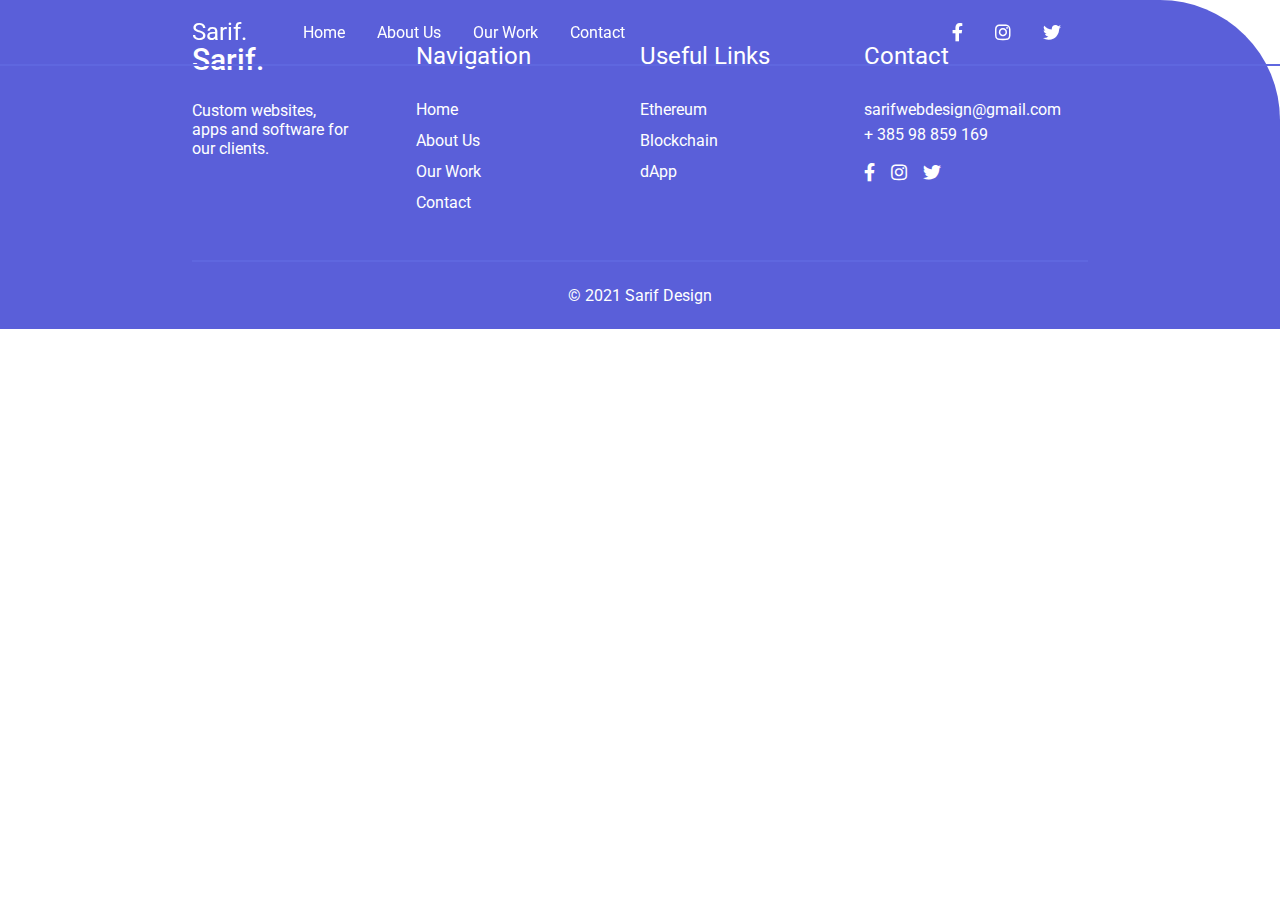
==== about.html @ 27912ee2 "v1.1.7 added a responsive navigation menu" ====
<!DOCTYPE html>
<html lang="en">
<head>
  <meta charset="utf-8">
  <meta name="description" content="qr code generator web service">
  <meta name="keywords" content="qr, qr code, generator, marketing, mobile">
  <meta name="author" content="Sarif Design">
  <meta name="viewport" content="width=device-width, initial-scale=1.0">
  <meta http-equiv="X-UA-Compatible" content="ie=edge">
  <script src="js/main.js" defer></script>
  <script src="js/smoothscrollpolyfills.min.js"></script>
  <link href="icons/css/all.css" rel="stylesheet">
  <link rel="preconnect" href="https://fonts.googleapis.com">
  <link rel="preconnect" href="https://fonts.gstatic.com" crossorigin>
  <link href="https://fonts.googleapis.com/css2?family=Roboto:wght@100;300;400;500;700;900&display=swap" rel="stylesheet">
  <title>Sarif Online Solutions | Web design</title>
  <link rel="shortcut icon" type="image/jpg" href="img/favicon.png"/>
  <link rel="stylesheet" href="css/style.css">
</head>
<body>

<!-- header -->
<header>
  <div class="header__container">
    <div class="header__container-box-1">
      <div class="toggle"></div>
      <a href="index.html">
        <div class="logo">Sarif.</div>
      </a>
    </div>
    <div class="navigation">
      <div class="header__container-box-2">
        <ul>
          <li><a href="index.html">Home</a></li>
          <li><a href="#">About Us</a></li>
          <li><a href="#">Our Work</a></li>
          <li><a href="#">Contact</a></li>
        </ul>
      </div>
      <div class="header__container-box-3">
        <a href="#"><i class="fab fa-facebook-f"></i></a>
        <a href="#"><i class="fab fa-instagram"></i></a>
        <a href="#"><i class="fab fa-twitter"></i></a>
      </div>
    </div>
  </div>
</header>
<!-- header END -->

<!-- footer -->
<footer>
  <div class="footer__container">
    <div class="footer-row-1">
      <div class="footer-row-half">
        <div class="footer-box-1">
          <h4>Sarif.</h4>
          <p class="description">
            Custom websites, apps and software for our clients.
          </p>
        </div>
        <div class="footer-box-1">
          <h5>Navigation</h5>
          <ul>
            <li><a href="index.html">Home</a></li>
            <li><a href="#">About Us</a></li>
            <li><a href="#">Our Work</a></li>
            <li><a href="#">Contact</a></li>
          </ul>
        </div>
      </div>
        <div class="footer-row-half">
          <div class="footer-box-1">
            <h5>Useful Links</h5>
            <ul>
              <li><a href="#">Ethereum</a></li>
              <li><a href="#">Blockchain</a></li>
              <li><a href="#">dApp</a></li>
            </ul>
          </div>
          <div class="footer-box-1">
            <h5>Contact</h5>
            <p>sarifwebdesign@gmail.com</p>
            <p class="phone-num">+ 385 98 859 169</p>
            <a href="#"><i class="fab fa-facebook-f"></i></a>
            <a href="#"><i class="fab fa-instagram"></i></a>
            <a href="#"><i class="fab fa-twitter"></i></a>
          </div>
        </div>
    </div>
    <div class="footer-row-2">
      <p>&copy; 2021 Sarif Design</p>
    </div>
  </div>
</footer>
<!-- footer END -->

</body>
</html>
---- css/style.css ----
/*
colors:
black: #262f3c;
light-text: #8f9bad;

blue: #5a5fd9;
light-blue: #5f67df;

tirquise: #0accbe;

almost-white: #f9f8f8;
*/

* {
  margin: 0;
  padding: 0;
  box-sizing: border-box;
  font-family: 'Roboto', sans-serif;
}

/* general */
ul {
  list-style: none;
}

a {
  text-decoration: none;
}

img {
  width: 100%;
  height: auto;
}

.mr {
  margin-right: 12px;
}
/* general END */

/* buttons */
.btn {
  padding: 20px 40px;
  background-color: #0accbe;
  color: #fff;
  border-radius: 40px;
  font-weight: 500;
  border: 2px solid #0accbe;
  transition: 0.4s;
  cursor: pointer;
}

.btn:hover {
  background-color: #fff;
  border: 2px solid #262f3c;
  color: #262f3c;
}

.btn-white {
  padding: 20px 40px;
  background-color: #fff;
  color: #262f3c;
  font-weight: 500;
  border-radius: 40px;
  border: 2px solid #fff;
  transition: 0.4s;
  cursor: pointer;
}

.btn-white:hover {
  background-color: #5f67df;
  border: 2px solid #8f9bad;
  color: #fff;
}
/* buttons END */

/* header */
header {
  width: 100%;
  position: fixed;
  background-color: transparent;
  z-index: 1000;
  padding: 18px 0px;
  border-bottom: 2px solid #5f67df;
  transition: 0.4s;
}

header.sticky {
  background-color: #5f67df;
}

.header__container {
  display: flex;
  align-items: center;
  width: 70%;
  margin: 0 auto;
}

.header__container-box-1 {
  display: flex;
  justify-content: flex-start;
  align-items: center;
  margin-right: 24px;
}

.logo {
  color: #fff;
  font-size: 24px;
}

.navigation {
  width: 90%;
  display: flex;
  justify-content: space-between;
  align-items: center;
}

.header__container-box-2,
.header__container-box-3 {

}

.header__container-box-3 {
  display: flex;
  justify-content: flex-end;
}

.header__container-box-2 ul {
  display: flex;
  color: #fff;
  font-size: 16px;
}

.header__container-box-2 ul li {
  margin-left: 16px;
}

.header__container-box-2 ul li a {
  margin: 0px;
  margin-left: 16px;
  color: #fff;
  transition: 0.4s;
}

.header__container-box-2 ul li:hover a {
  color: #0accbe;
}

.header__container-box-3 a {
  margin: 0px 16px;
  font-size: 18px;
  color: #fff;
  transition: 0.4s;
}

.header__container-box-3 a:hover {
  color: #0accbe;
}
/* header END */

/* toggle */
.toggle {
  width: 40px;
  height: 40px;
  background: url("../img/menu.png");
  background-position: center;
  background-repeat: no-repeat;
  background-size: 30px;
  cursor: pointer;
  transition: 0.5s;
  margin-right: 12px;
  display: none;
}

.toggle.active {
  background: url("../img/close.png");
  background-position: center;
  background-repeat: no-repeat;
  background-size: 25px;
  cursor: pointer;
}
/* toggle END */

/* hero */
.hero-section {
  width: 100%;
  height: 70vh;
  position: relative;
  background-color: #5a5fd9;
  border-radius: 0px 0px 0px 120px;
  display: flex;
  justify-content: center;
  align-items: center;
}

.section__container {
  width: 70%;
  margin: 0 auto;
}

.section__container h2 {
  color: #fff;
  font-size: 6em;
}

.section__container h1 {
  color: #fff;
  font-size: 2.5em;
  font-weight: 300;
  margin-bottom: 24px;
}

.section__container p.p-last {
  margin-bottom: 54px;
}
/* hero END */

/* about */
.about {
  padding: 100px 20px 100px;
}

.section__title {
  margin-bottom: 60px;
  padding-top: 60px;
  display: flex;
  justify-content: center;
  align-items: center;
  flex-direction: column;
}

.section__title h4,
.section__title h3 {
  text-align: center;
}

.section__title h4 {
  text-transform: uppercase;
  color: #0accbe;
  font-size: 20px;
  margin-bottom: 18px;
}

.section__title h3 {
  text-transform: capitalize;
  color: #262f3c;
  font-size: 42px;
  font-weight: 400;
  margin-bottom: 36px;
}

.section__title p {
  text-align: center;
  width: 60%;
  margin-bottom: 24px;
}

.services__container {
  width: 100%;
  display: flex;
  justify-content: space-between;
  flex-wrap: wrap;
}

.services-box {
  width: 280px;
  height: 350px;
  margin: 0 12px;
  display: flex;
  justify-content: center;
  align-items: center;
  flex-direction: column;
  -webkit-box-shadow: 0px 9px 21px 4px rgba(0,0,0,0.16);
  box-shadow: 0px 9px 21px 4px rgba(0,0,0,0.16);
  transition: 0.4s;
  padding: 24px;
  border-radius: 10px;
  margin-bottom: 30px;
}

.services-box:hover {
  transform: scale(1.1);
  -webkit-box-shadow: 0px 9px 24px 4px rgba(0,0,0,0.32);
  box-shadow: 0px 9px 24px 4px rgba(0,0,0,0.32);
}

.services-box h4 {
  color: #262f3c;
  font-size: 24px;
  font-weight: 400;
  margin-bottom: 12px;
}

.services-box p {
  text-align: center;
  color: rgba(38, 47, 60, 0.7)
}
/* about END */

/* products */
.products {
  padding: 50px 20px 200px;
  background-color: #5a5fd9;
}

.section__title-2 {
  margin-bottom: 60px;
  padding-top: 20px;
}

.section__title-2 h3,
.section__title-2 h4 {
  text-align: center;
}

.section__title-2 h4 {
  text-transform: uppercase;
  color: #fff;
  font-size: 20px;
  margin-bottom: 18px;
}

.section__title-2 h3 {
  text-transform: capitalize;
  color: #fff;
  font-size: 42px;
  font-weight: 400;
}

.section__title-2 h3 span {
  color: #0accbe;
}

.long-card-holder {
  width: 100%;
  position: relative;
}

.long-card {
  width: 100%;
  padding: 30px 12px;
  position: absolute;
  min-height: 300px;
  top: -20px;
  background-color: #fff;
  z-index: 900;
  -webkit-box-shadow: 0px 9px 24px 4px rgba(0,0,0,0.32);
  box-shadow: 0px 9px 24px 4px rgba(0,0,0,0.32);
  border-radius: 10px;
}
/* products END */

/* product list */
.product-list {
  padding: 100px 20px 100px;
  background-color: #f9f8f8;
}

.product-card {
  width: 100%;
  display: flex;
  justify-content: center;
  align-items: center;
}

.product-card-half {
  flex: 1;
  display: flex;
  justify-content: center;
  align-items: center;
}
/* product list END */

/* footer */
footer {
  width: 100%;
  background-color: #5a5fd9;
  border-radius: 0px 120px 0px 0px;
}

.footer__container {
  width: 70%;
  margin: 0 auto;
}

.footer-row-1 {
  display: flex;
  padding: 42px 0px 36px;
}

.footer-row-half {
  display: flex;
  flex: 1;
}

.footer-box-1 {
  flex: 1;
}

.footer-box-1 h4 {
  font-size: 30px;
  color: #fff;
  font-weight: 500;
  margin-bottom: 24px;
}

.footer-box-1 h5 {
  font-size: 24px;
  color: #fff;
  font-weight: 400;
  margin-bottom: 30px;
}

.footer-box-1 ul li {
  margin-bottom: 12px;
}

.footer-box-1 ul li a {
  font-size: 16px;
  color: #fff;
  margin-bottom: 12px;
  transition: 0.4s;
}

.footer-box-1 ul li:hover a {
  color: #0accbe;
}

.footer-box-1 p {
  color: #fff;
  margin-bottom: 6px;
}

.footer-box-1 p.phone-num {
  margin-bottom: 18px;
}

.footer-box-1 a {
  color: #fff;
  margin-right: 12px;
  font-size: 18px;
  transition: 0.4s;
}

.footer-box-1 .description {
  width: 70%;
}

.footer-box-1 a:hover {
  color: #0accbe;
}

.footer-row-2 {
  border-top: 2px solid #5f67df;
  padding: 24px 0px 24px;
}

.footer-row-2 p {
  text-align: center;
  color: #fff;
}
/* footer END */

/* media queries */
@media (max-width: 991.98px){
  .toggle {
    display: block;
  }

  .navigation {
    position: fixed;
    left: -100%;
    top: 74px;
    height: calc(100vh - 74px);
    width: 100%;
    background-color: #5f67df;
    justify-content: center;
    align-items: center;
    flex-direction: column;
    padding: 24px;
    z-index: 998;
    transition: 0.4s;
  }

  .navigation.active {
    left: 0;
  }

  .header__container-box-2 {
    margin-bottom: 32px;
  }

  .header__container-box-2 ul {
    display: block;
  }

  .header__container-box-2 ul li {
    margin-bottom: 24px;
  }

  .header__container-box-2 ul li a {
    font-size: 32px;
  }

  .header__container-box-3 a {
    font-size: 30px;
  }

  .footer-row-1 {
    flex-direction: column;
  }

  .footer-row-half {
    width: 100%;
    margin-bottom: 24px;
  }
}

@media (max-width: 575.98px) {
  .footer-row-half {
    flex-direction: column;
  }

  .footer-row-2 p {
    text-align: left;
  }

  .footer-box-1 {
    margin-bottom: 18px;
  }
}
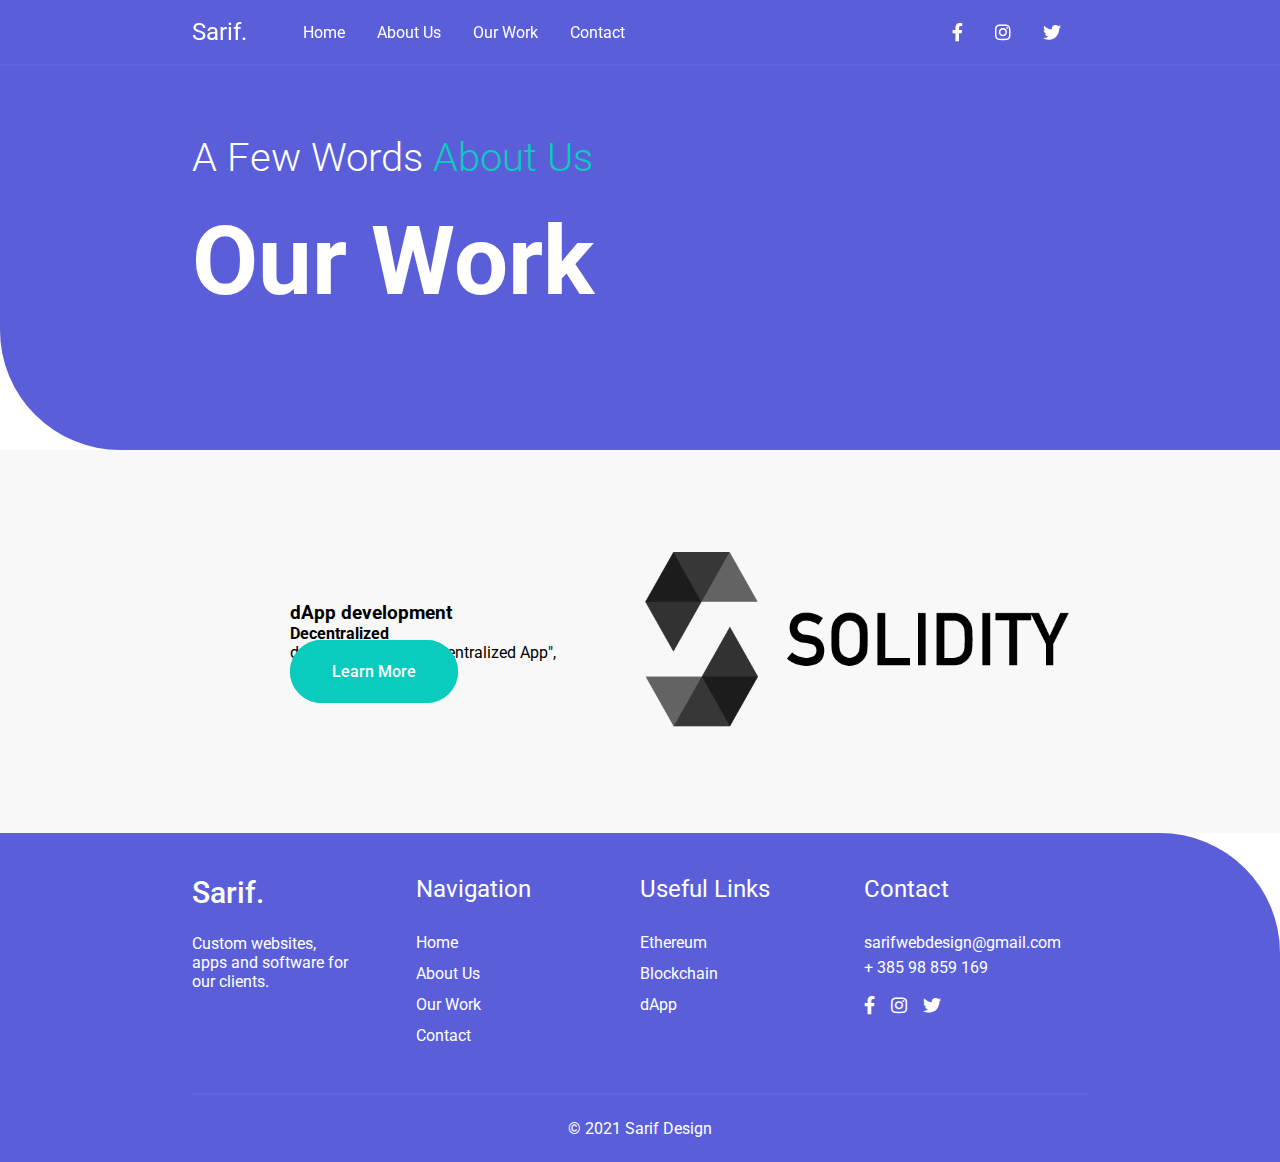
==== commit c939d191: "v1.1.9 added the scroll up button" ====
--- a/about.html
+++ b/about.html
@@ -13,7 +13,7 @@
   <link rel="preconnect" href="https://fonts.googleapis.com">
   <link rel="preconnect" href="https://fonts.gstatic.com" crossorigin>
   <link href="https://fonts.googleapis.com/css2?family=Roboto:wght@100;300;400;500;700;900&display=swap" rel="stylesheet">
-  <title>Sarif Online Solutions | Web design</title>
+  <title>About Us | Sarif Online Solutions</title>
   <link rel="shortcut icon" type="image/jpg" href="img/favicon.png"/>
   <link rel="stylesheet" href="css/style.css">
 </head>
@@ -23,7 +23,7 @@
 <header>
   <div class="header__container">
     <div class="header__container-box-1">
-      <div class="toggle"></div>
+      <div class="toggle" onclick="toggleMenu()"></div>
       <a href="index.html">
         <div class="logo">Sarif.</div>
       </a>
@@ -31,10 +31,10 @@
     <div class="navigation">
       <div class="header__container-box-2">
         <ul>
-          <li><a href="index.html">Home</a></li>
-          <li><a href="#">About Us</a></li>
-          <li><a href="#">Our Work</a></li>
-          <li><a href="#">Contact</a></li>
+          <li><a href="index.html" onclick="toggleMenu()">Home</a></li>
+          <li><a href="#" onclick="toggleMenu()">About Us</a></li>
+          <li><a href="work.html" onclick="toggleMenu()">Our Work</a></li>
+          <li><a href="contact.html" onclick="toggleMenu()">Contact</a></li>
         </ul>
       </div>
       <div class="header__container-box-3">
@@ -46,6 +46,43 @@
   </div>
 </header>
 <!-- header END -->
+
+<!-- page hero -->
+<div class="page-hero">
+  <div class="section__container">
+    <h1>A Few Words <span>About Us</span></h1>
+    <h2>Our Work</h2>
+  </div>
+</div>
+<!-- page hero END -->
+
+<!-- scroll up button -->
+<button class="" id="btnScrollTop">
+  <i class="fas fa-chevron-up"></i>
+</button>
+<!-- scroll up button END -->
+
+<!-- product list -->
+<div class="product-list">
+  <div class="section__container">
+    <div class="product-card">
+      <div class="product-card-half">
+        <div class="product-card-inner">
+          <h3>dApp development</h3>
+          <h4>Decentralized</h4>
+          <p>dApp - stands for "Decentralized App", </p>
+          <a href="#" class="btn">Learn More</a>
+        </div>
+      </div>
+      <div class="product-card-half">
+        <div class="product-list-img">
+          <img src="./img/solidity.png" alt="solidity logo" />
+        </div>
+      </div>
+    </div>
+  </div>
+</div>
+<!-- product list END -->
 
 <!-- footer -->
 <footer>
@@ -63,8 +100,8 @@
           <ul>
             <li><a href="index.html">Home</a></li>
             <li><a href="#">About Us</a></li>
-            <li><a href="#">Our Work</a></li>
-            <li><a href="#">Contact</a></li>
+            <li><a href="work.html">Our Work</a></li>
+            <li><a href="contact.html">Contact</a></li>
           </ul>
         </div>
       </div>
--- a/css/style.css
+++ b/css/style.css
@@ -48,6 +48,10 @@
   border: 2px solid #0accbe;
   transition: 0.4s;
   cursor: pointer;
+}
+
+.btn i {
+  margin-left: 8px;
 }
 
 .btn:hover {
@@ -71,6 +75,10 @@
   background-color: #5f67df;
   border: 2px solid #8f9bad;
   color: #fff;
+}
+
+.btn-white i {
+  margin-left: 8px;
 }
 /* buttons END */
 
@@ -210,10 +218,55 @@
   margin-bottom: 24px;
 }
 
+.hero-p {
+  color: #f9f8f8;
+}
+
 .section__container p.p-last {
   margin-bottom: 54px;
 }
+
+.scroll-down-icon {
+  width: 100%;
+  display: none;
+  justify-content: center;
+  align-items: center;
+  flex-direction: column;
+  padding: 16px 0px;
+  color: #262f3c;
+}
 /* hero END */
+
+/* Scroll Up Button */
+#btnScrollTop {
+  position: fixed;
+  right: 20px;
+  bottom: 20px;
+  width: 50px;
+  height: 50px;
+  border-radius: 50%;
+  padding: 10px;
+  opacity: 0;
+  background-color: #5f67df;
+  color: #fff;
+  border-color: #5f67df;
+  transition: 0.5s;
+  cursor: pointer;
+  z-index: 99;
+}
+
+#btnScrollTop i {
+  font-size: 24px;
+}
+
+#btnScrollTop.visible {
+  opacity: 1;
+}
+
+#btnScrollTop:active {
+  box-shadow: 0 5px 20px rgba(121, 255, 202, 0.3);
+}
+/* Scroll Up Button END */
 
 /* about */
 .about {
@@ -259,6 +312,7 @@
   width: 100%;
   display: flex;
   justify-content: space-between;
+  align-items: center;
   flex-wrap: wrap;
 }
 
@@ -371,6 +425,23 @@
 }
 /* product list END */
 
+/* about Page */
+.page-hero {
+  width: 100%;
+  height: 50vh;
+  position: relative;
+  background-color: #5a5fd9;
+  border-radius: 0px 0px 0px 120px;
+  display: flex;
+  justify-content: center;
+  align-items: center;
+}
+
+.page-hero span {
+  color: #0accbe;
+}
+/* about Page END */
+
 /* footer */
 footer {
   width: 100%;
@@ -463,6 +534,11 @@
 
 /* media queries */
 @media (max-width: 991.98px){
+
+  header {
+    transition: 0.1s;
+  }
+
   .toggle {
     display: block;
   }
@@ -496,6 +572,7 @@
 
   .header__container-box-2 ul li {
     margin-bottom: 24px;
+    margin-left: 0px;
   }
 
   .header__container-box-2 ul li a {
@@ -504,6 +581,10 @@
 
   .header__container-box-3 a {
     font-size: 30px;
+  }
+
+  .scroll-down-icon {
+    display: flex;
   }
 
   .footer-row-1 {
@@ -517,6 +598,38 @@
 }
 
 @media (max-width: 575.98px) {
+
+  .hero-section {
+    height: 90vh;
+  }
+
+  .mr {
+    display: block;
+    margin-right: 0px;
+    margin-bottom: 36px;
+    width: 80%;
+  }
+
+  .section__container h2 {
+    font-size: 4em;
+  }
+
+  .section__container {
+    width: 70%;
+  }
+
+  .about {
+    padding: 30px 10px 30px;
+  }
+
+  .services-box {
+    width: 100%;
+  }
+
+  .page-hero {
+    height: 70vh;
+  }
+
   .footer-row-half {
     flex-direction: column;
   }
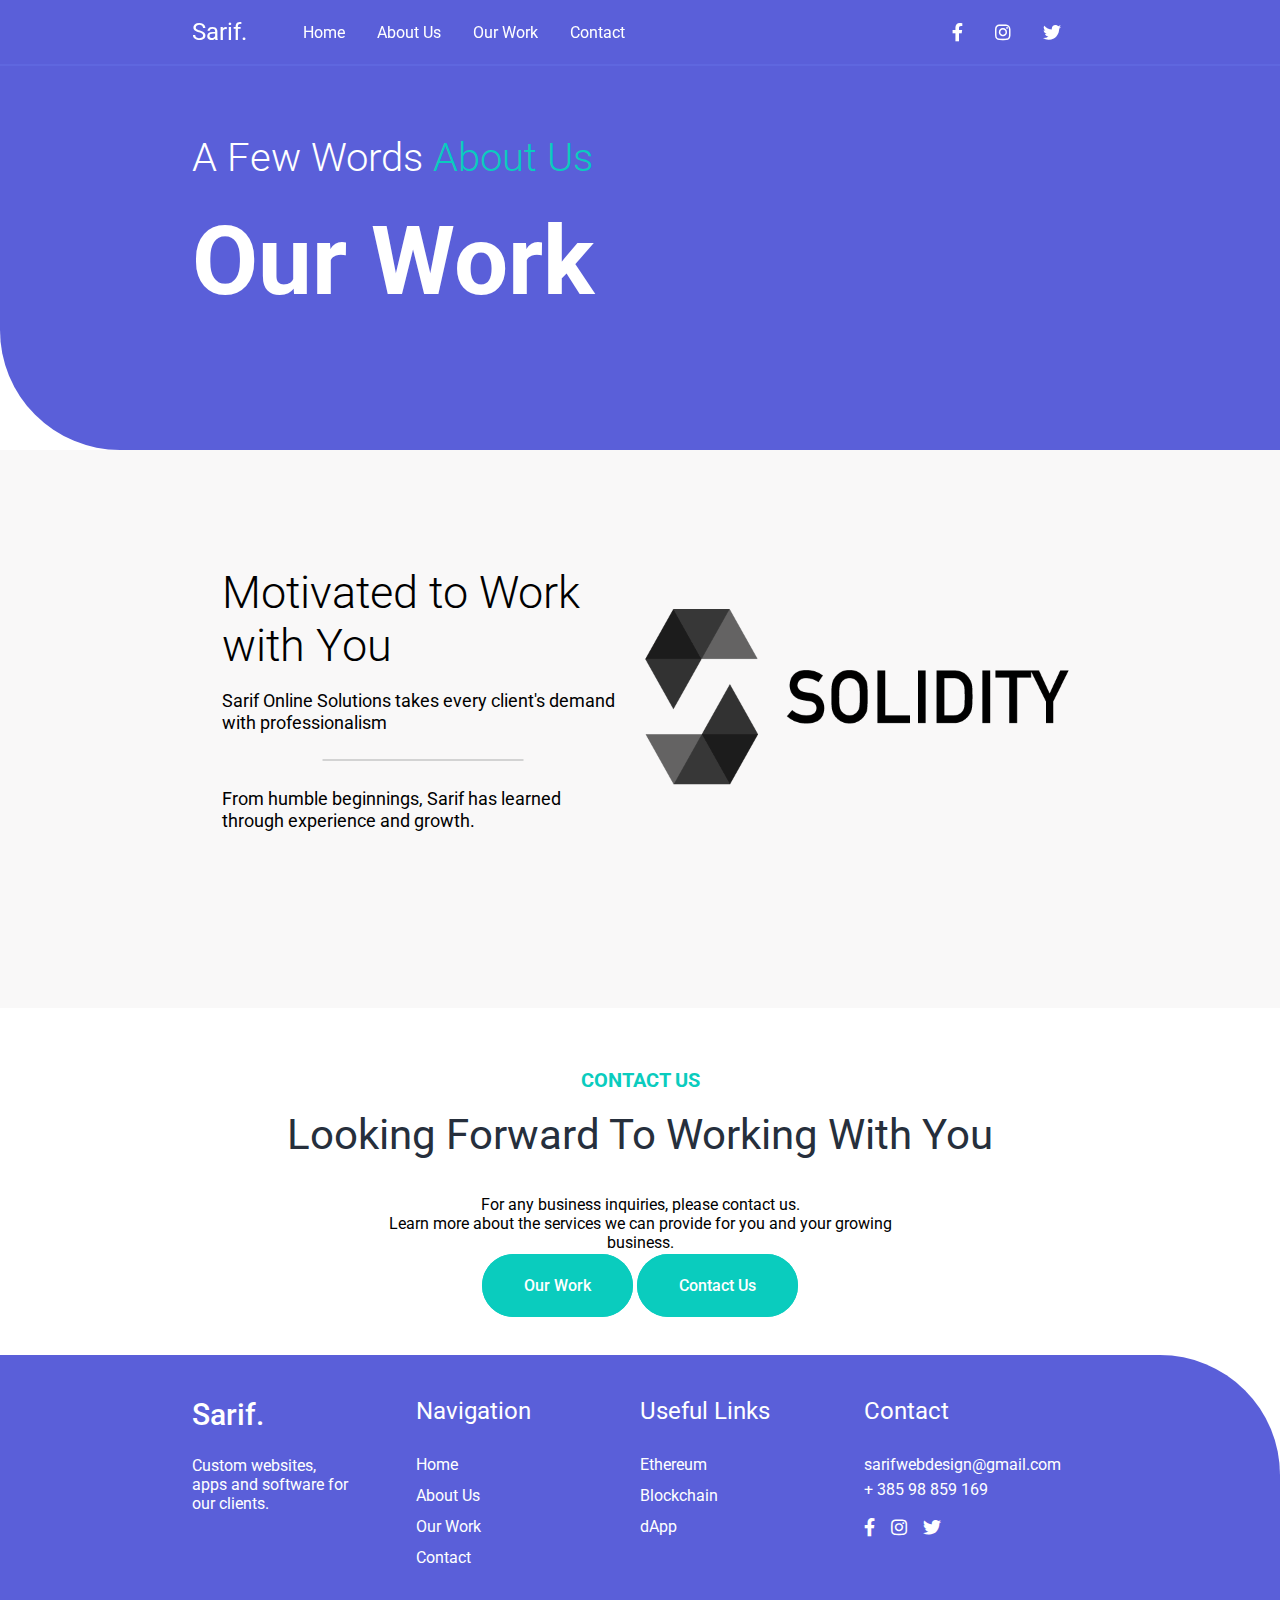
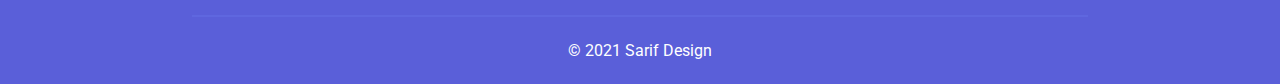
==== commit 87b9472d: "v1.2.1 working on contact form" ====
--- a/about.html
+++ b/about.html
@@ -68,10 +68,11 @@
     <div class="product-card">
       <div class="product-card-half">
         <div class="product-card-inner">
-          <h3>dApp development</h3>
-          <h4>Decentralized</h4>
-          <p>dApp - stands for "Decentralized App", </p>
-          <a href="#" class="btn">Learn More</a>
+          <h3>Motivated to Work with You</h3>
+          <p class="line-devider">
+            Sarif Online Solutions takes every client's demand with professionalism
+          </p>
+          <p>From humble beginnings, Sarif has learned through experience and growth.</p>
         </div>
       </div>
       <div class="product-card-half">
@@ -83,6 +84,25 @@
   </div>
 </div>
 <!-- product list END -->
+
+<!-- contact us -->
+<div class="contact-us">
+  <div class="section__container">
+    <div class="section__title">
+      <h4>Contact Us</h4>
+      <h3>Looking Forward to Working With You</h3>
+      <p>
+         For any business inquiries, please contact us.<br />
+         Learn more about the services we can provide for you and your growing business.
+      </p>
+      <div class="btn-holder">
+        <a href="work.html" class="btn">Our Work</a>
+        <a href="contact.html" class="btn">Contact Us</a>
+      </div>
+    </div>
+  </div>
+</div>
+<!-- contact us END -->
 
 <!-- footer -->
 <footer>
--- a/css/style.css
+++ b/css/style.css
@@ -35,6 +35,10 @@
 
 .mr {
   margin-right: 12px;
+}
+
+.mb-48 {
+  margin-bottom: 48px;
 }
 /* general END */
 
@@ -415,6 +419,7 @@
   display: flex;
   justify-content: center;
   align-items: center;
+  margin-bottom: 60px;
 }
 
 .product-card-half {
@@ -422,6 +427,28 @@
   display: flex;
   justify-content: center;
   align-items: center;
+}
+
+.product-card-inner {
+  padding: 16px;
+}
+
+.product-card-inner h3 {
+  font-size: 2.8em;
+  font-weight: 300;
+  margin-bottom: 18px;
+}
+
+.product-card-inner h4 {
+  color: rgba(38, 47, 60, 0.7);
+  font-size: 1.6em;
+  margin-bottom: 12px;
+  font-weight: 400;
+}
+
+.product-card-inner p {
+  line-height: 22px;
+  font-size: 18px;
 }
 /* product list END */
 
@@ -440,7 +467,80 @@
 .page-hero span {
   color: #0accbe;
 }
+
+.line-devider {
+  margin-bottom: 54px;
+  position: relative;
+}
+
+.line-devider::after {
+  content: '';
+  position: absolute;
+  bottom: -27px;
+  left: 50%;
+  transform: translateX(-50%);
+  width: 50%;
+  height: 2px;
+  background-color: #d3d3d3;
+}
 /* about Page END */
+
+/* contact page */
+.contact-detail-container {
+  width: 100%;
+  display: flex;
+  justify-content: center;
+  align-items: flex-start;
+  margin-bottom: 60px;
+}
+
+.contact-detail-half {
+  width: 50%;
+  display: flex;
+  justify-content: center;
+  align-items: center;
+}
+
+.border-l {
+  border-left: 1px solid #d3d3d3;
+}
+
+.contact-half-inner {
+  position: relative;
+}
+
+.contact-half-inner h5 {
+  font-size: 24px;
+  font-weight: 400;
+  color: #0accbe;
+  margin-bottom: 12px;
+}
+
+.contact-half-inner ul {
+  margin-bottom: 18px;
+}
+
+.contact-detail-half ul li,
+.contact-half-inner ul li {
+  font-size: 18px;
+  margin-bottom: 6px;
+}
+
+.contact-info {
+  background-color: #f9f8f8;
+}
+
+.contact-form {
+  margin: 0 auto;
+  width: 60%;
+}
+
+.contact-form input[type='text'],
+.contact-form input[type='email'],
+.contact-form input[type='submit']{
+  width: 48%;
+}
+/* contact page END */
 
 /* footer */
 footer {
@@ -587,6 +687,18 @@
     display: flex;
   }
 
+  .product-card {
+    flex-direction: column;
+  }
+
+  .product-card-half {
+    margin-bottom: 36px;
+  }
+
+  .section__title p {
+    width: 80%;
+  }
+
   .footer-row-1 {
     flex-direction: column;
   }
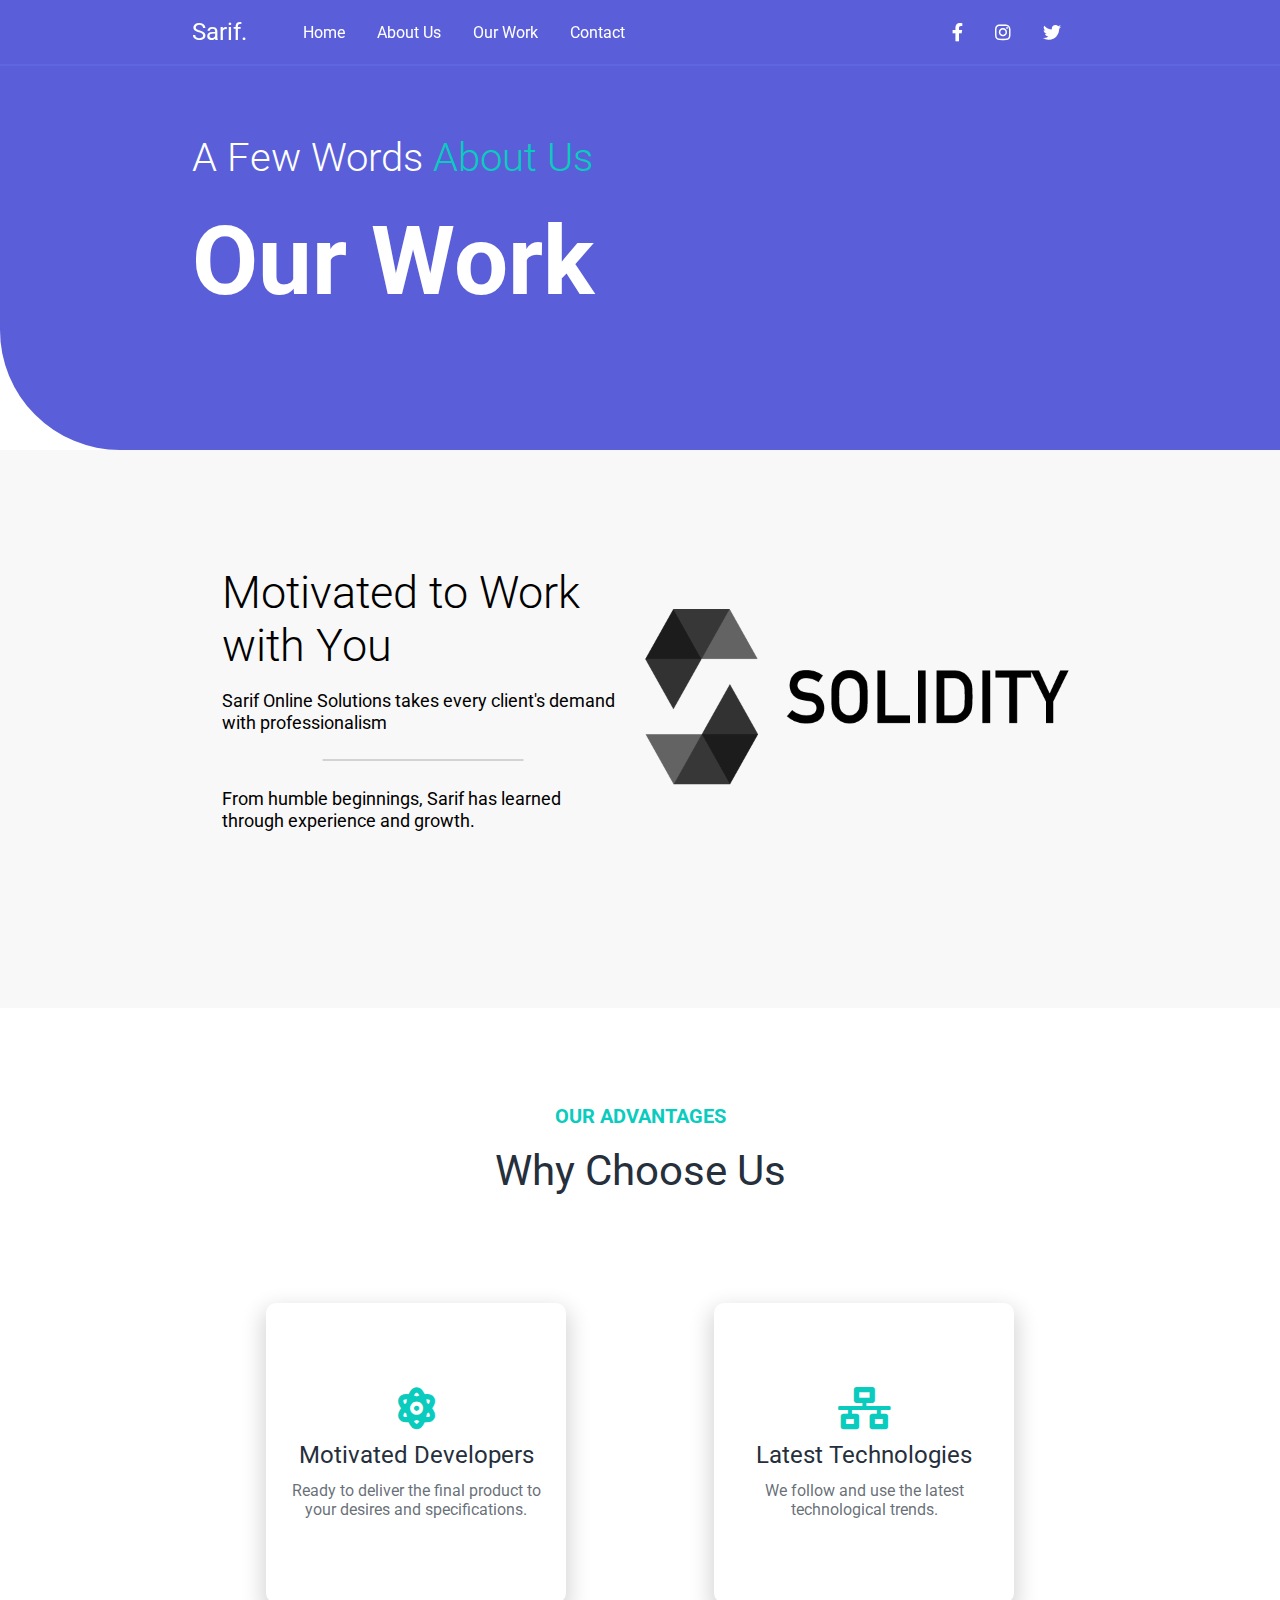
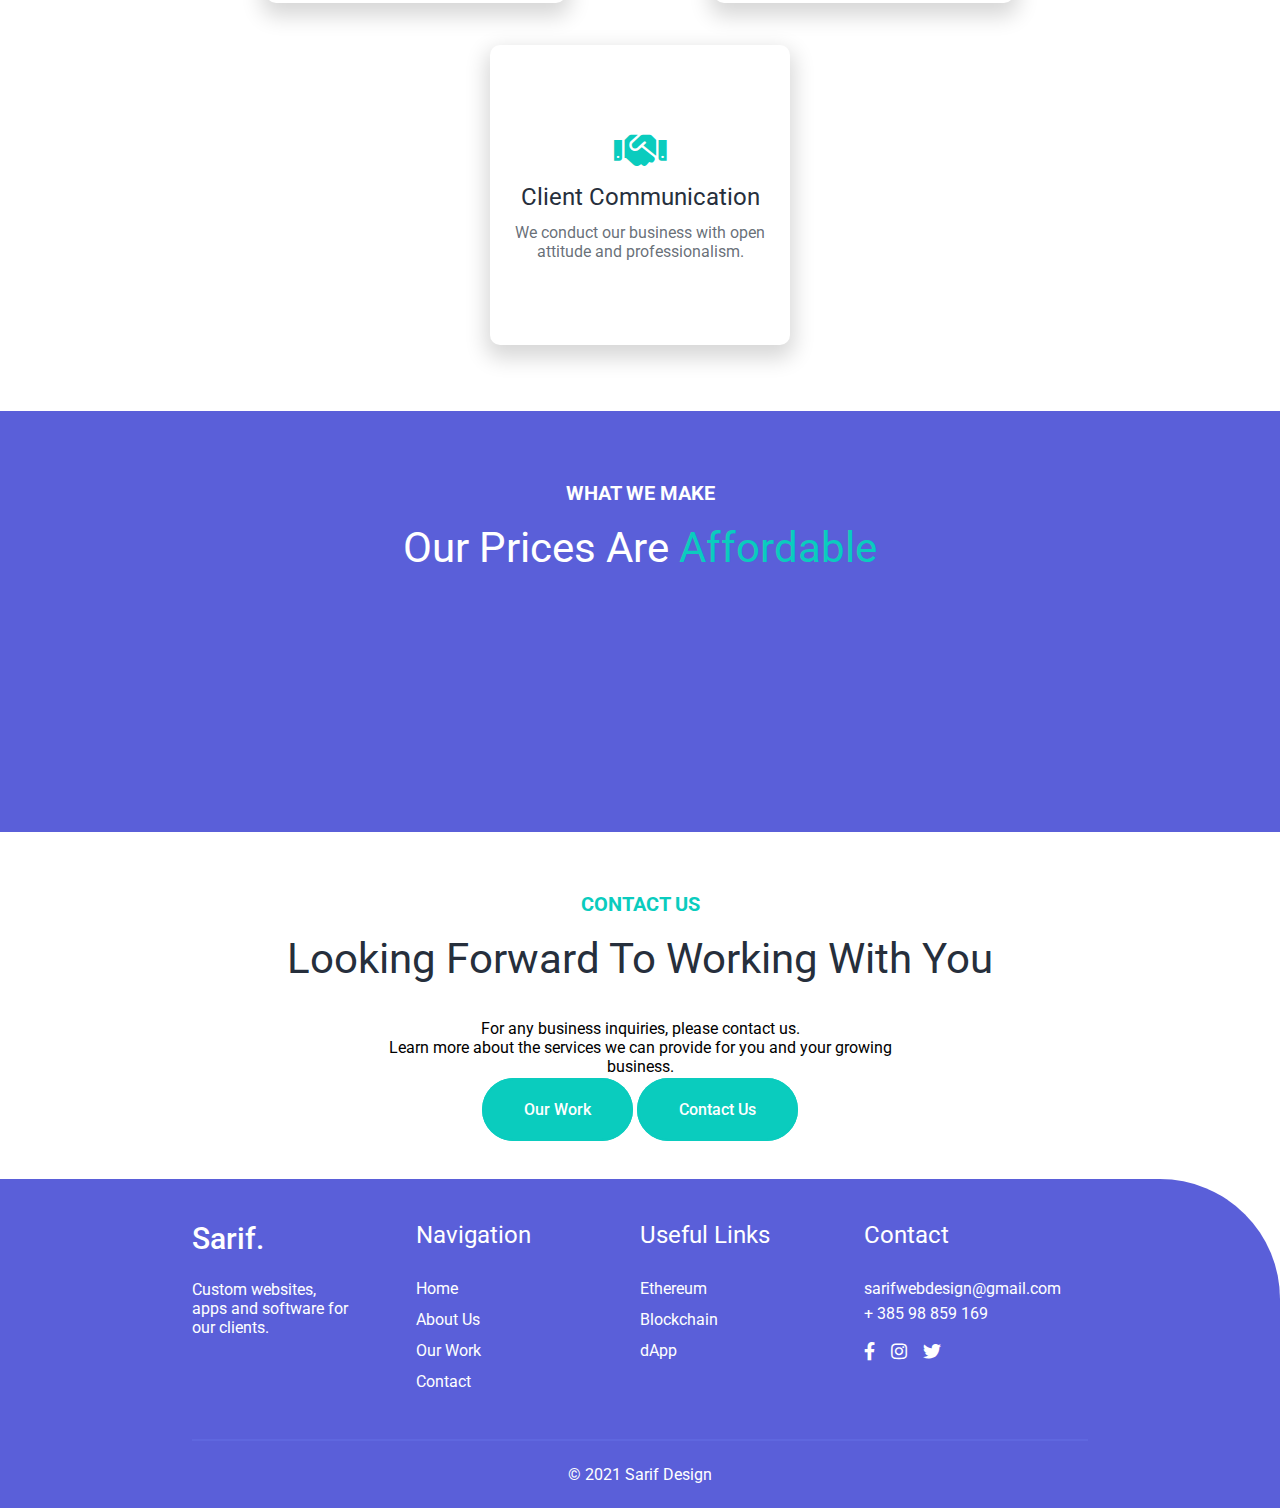
==== commit 6803582b: "v1.2.4 working on about us page." ====
--- a/about.html
+++ b/about.html
@@ -85,6 +85,45 @@
 </div>
 <!-- product list END -->
 
+<!-- motivation -->
+<div class="motivation">
+  <div class="section__container">
+    <div class="section__title">
+      <h4>Our advantages</h4>
+      <h3>Why Choose Us</h3>
+    </div>
+    <div class="motivation-container">
+      <div class="motivation-box">
+        <i class="fas fa-atom"></i>
+        <h4>Motivated Developers</h4>
+        <p>Ready to deliver the final product to your desires and specifications.</p>
+      </div>
+      <div class="motivation-box">
+        <i class="fas fa-network-wired"></i>
+        <h4>Latest Technologies</h4>
+        <p>We follow and use the latest technological trends.</p>
+      </div>
+      <div class="motivation-box">
+        <i class="fas fa-handshake"></i>
+        <h4>Client Communication</h4>
+        <p>We conduct our business with open attitude and professionalism.</p>
+      </div>
+    </div>
+  </div>
+</div>
+<!-- motivation END -->
+
+<!-- products -->
+<div class="products">
+  <div class="section__container">
+    <div class="section__title-2">
+      <h4>What we make</h4>
+      <h3>Our Prices are <span>Affordable</span></h3>
+    </div>
+  </div>
+</div>
+<!-- products END -->
+
 <!-- contact us -->
 <div class="contact-us">
   <div class="section__container">
--- a/css/style.css
+++ b/css/style.css
@@ -210,6 +210,36 @@
   margin: 0 auto;
 }
 
+.hero-inner-container {
+  width: 100%;
+  display: flex;
+  justify-content: space-between;
+  align-items: center;
+}
+
+.hero-inner-half {
+  width: 50%;
+}
+
+.right-half {
+  position: relative;
+  display: flex;
+  justify-content: center;
+  align-items: flex-end;
+}
+
+.dots-img {
+  width: 60%;
+  height: auto;
+}
+
+.smartphone {
+  position: absolute;
+  bottom: -231px;
+  left: 251px;
+  z-index: 900;
+}
+
 .section__container h2 {
   color: #fff;
   font-size: 6em;
@@ -342,6 +372,12 @@
   box-shadow: 0px 9px 24px 4px rgba(0,0,0,0.32);
 }
 
+.services-box i {
+  color: #0accbe;
+  font-size: 42px;
+  margin-bottom: 12px;
+}
+
 .services-box h4 {
   color: #262f3c;
   font-size: 24px;
@@ -483,6 +519,59 @@
   height: 2px;
   background-color: #d3d3d3;
 }
+
+.motivation {
+  padding: 36px 0px;
+}
+
+.motivation-container {
+  width: 100%;
+  display: flex;
+  flex-wrap: wrap;
+  justify-content: space-around;
+  align-items: center;
+}
+
+.motivation-box {
+  width: 300px;
+  height: 300px;
+  -webkit-box-shadow: 0px 9px 21px 4px rgba(0,0,0,0.16);
+  box-shadow: 0px 9px 21px 4px rgba(0,0,0,0.16);
+  padding: 24px;
+  border-radius: 10px;
+  margin: 12px;
+  margin-bottom: 30px;
+  display: flex;
+  justify-content: center;
+  align-items: center;
+  flex-direction: column;
+  transition: 0.4s;
+}
+
+.motivation-box:hover {
+  transform: scale(1.1);
+  -webkit-box-shadow: 0px 9px 24px 4px rgba(0,0,0,0.32);
+  box-shadow: 0px 9px 24px 4px rgba(0,0,0,0.32);
+}
+
+.motivation-box i {
+  color: #0accbe;
+  font-size: 42px;
+  margin-bottom: 12px;
+}
+
+.motivation-box h4 {
+  color: #262f3c;
+  font-size: 24px;
+  font-weight: 400;
+  margin-bottom: 12px;
+  text-align: center;
+}
+
+.motivation-box p {
+  text-align: center;
+  color: rgba(38, 47, 60, 0.7);
+}
 /* about Page END */
 
 /* contact page */
@@ -535,11 +624,50 @@
   width: 60%;
 }
 
-.contact-form input[type='text'],
-.contact-form input[type='email'],
-.contact-form input[type='submit']{
-  width: 48%;
-}
+.contact-row {
+    width: 100%;
+    display: flex;
+}
+
+.contact-box {
+  width: 50%;
+  padding: 12px;
+}
+
+.added-padding {
+  padding: 12px;
+}
+
+.contact-box input {
+  width: 100%;
+  padding: 12px;
+  border: 1px solid #d3d3d3;
+  border-radius: 20px;
+}
+
+.contact-box input[type='submit']{
+  background-color: #0accbe;
+  color: #fff;
+  font-weight: 500;
+  border: 1px solid #0accbe;
+  transition: 0.4s;
+  cursor: pointer;
+}
+
+textarea {
+  width: 100%;
+  padding: 16px;
+  resize: none;
+  height: 200px;
+  border: 1px solid #d3d3d3;
+  border-radius: 20px;
+}
+
+.contact-box input:focus,
+textarea:focus {
+  outline: 1px solid #0accbe;
+}
+
 /* contact page END */
 
 /* footer */
